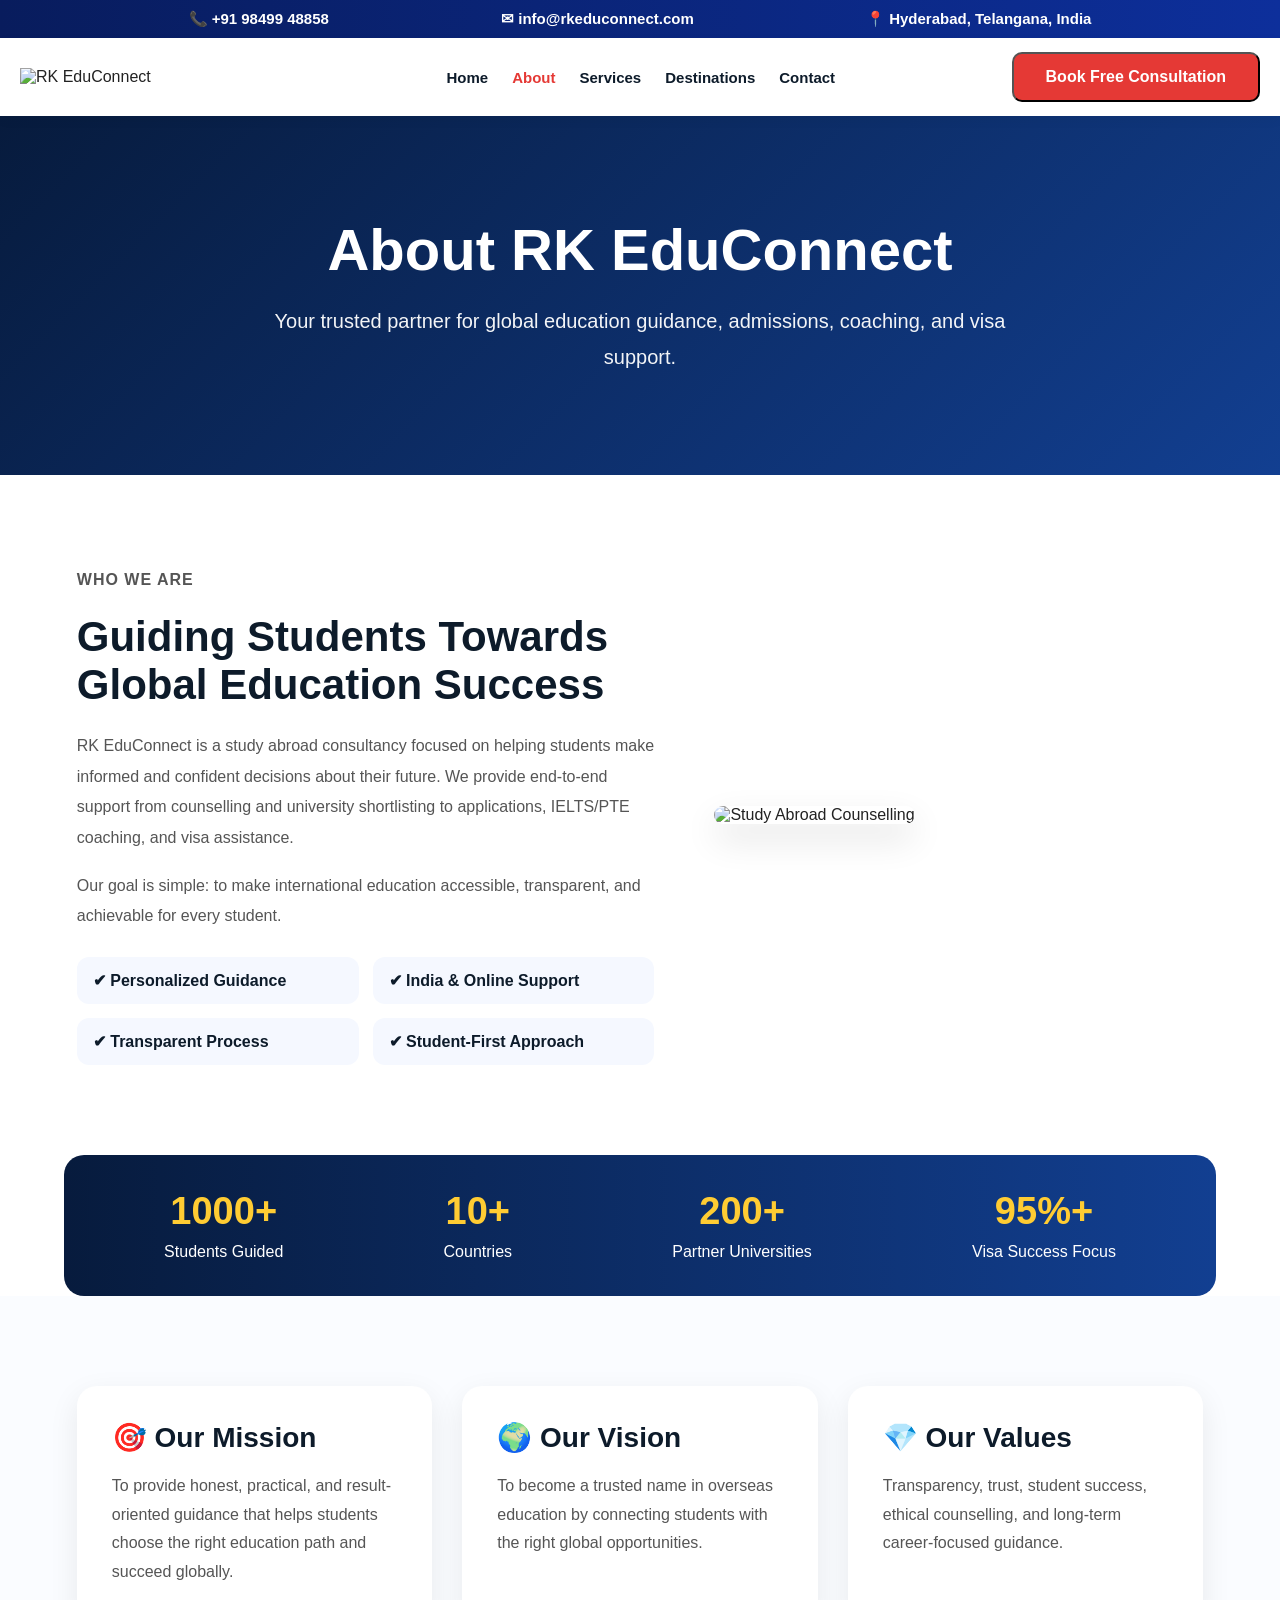
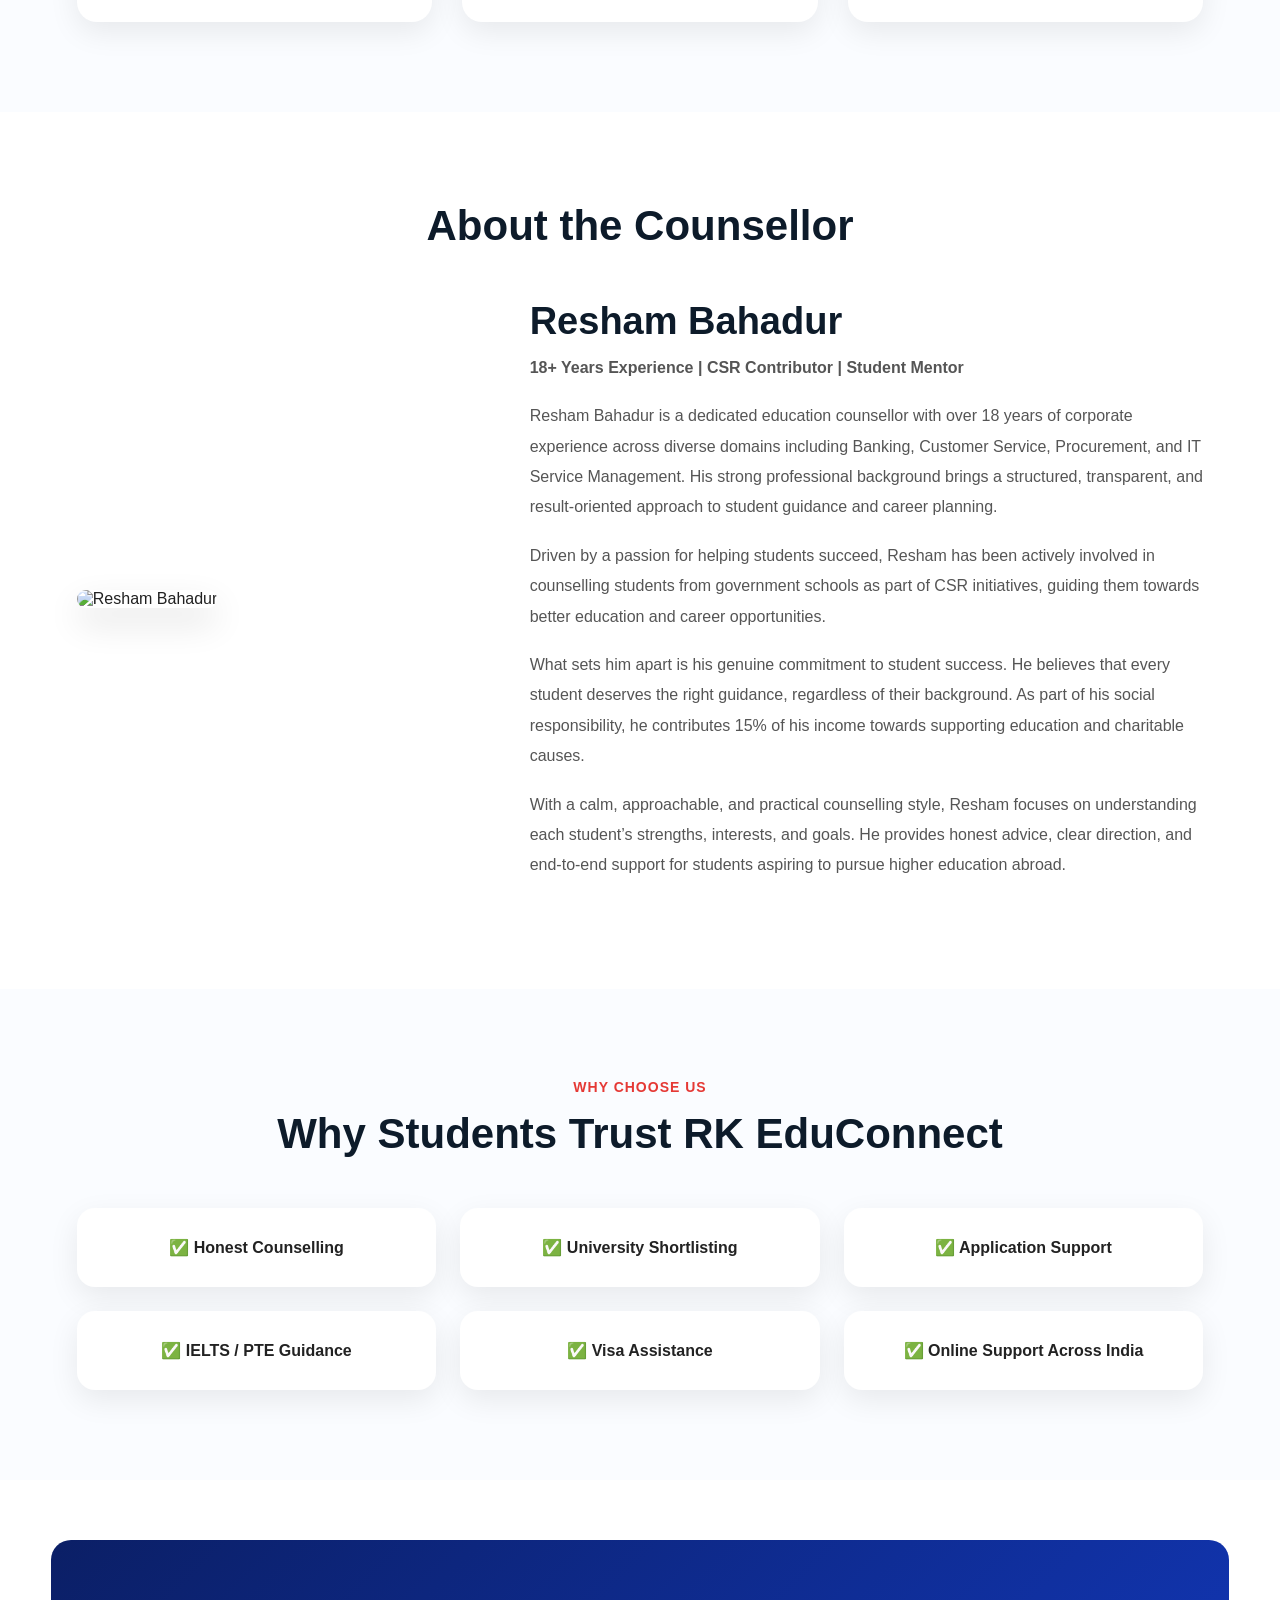
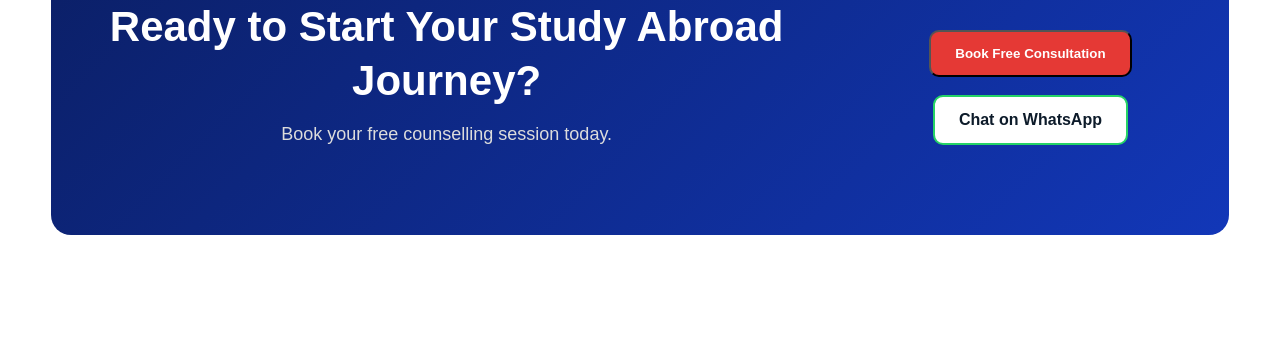
==== about.html @ 7be9eb1e "Add files via upload" ====
<!DOCTYPE html>
<html lang="en">
<head>
  <meta charset="UTF-8">
  <meta name="viewport" content="width=device-width, initial-scale=1.0">
  <title>About RK EduConnect</title>
  <link rel="stylesheet" href="style.css">
</head>
<body>

<div class="top-bar">
  <span>📞 +91 98499 48858</span>
  <span>✉ info@rkeduconnect.com</span>
  <span>📍 Hyderabad, Telangana, India</span>
</div>

<header class="navbar">
  <div class="logo">
    <img src="images/logo.jpeg" alt="RK EduConnect">
  </div>

  <nav class="menu">
    <a href="index.html">Home</a>
    <a href="about.html" class="active">About</a>
    <a href="#">Services</a>
    <a href="#">Destinations</a>
    <a href="#">Contact</a>
  </nav>

  <button class="cta-btn">Book Free Consultation</button>
</header>

<section class="about-hero">
  <h1>About RK EduConnect</h1>
  <p>Your trusted partner for global education guidance, admissions, coaching, and visa support.</p>
</section>

<section class="about-intro">
  <div class="about-intro-text">
    <p class="section-tag">WHO WE ARE</p>
    <h2>Guiding Students Towards Global Education Success</h2>
    <p>
      RK EduConnect is a study abroad consultancy focused on helping students make informed and confident decisions about their future. We provide end-to-end support from counselling and university shortlisting to applications, IELTS/PTE coaching, and visa assistance.
    </p>
    <p>
      Our goal is simple: to make international education accessible, transparent, and achievable for every student.
    </p>

    <div class="about-points">
      <span>✔ Personalized Guidance</span>
      <span>✔ India & Online Support</span>
      <span>✔ Transparent Process</span>
      <span>✔ Student-First Approach</span>
    </div>
  </div>

  <div class="about-intro-img">
    <img src="images/hero.jpg" alt="Study Abroad Counselling">
  </div>
</section>

<section class="about-stats">
  <div>
    <h2>1000+</h2>
    <p>Students Guided</p>
  </div>
  <div>
    <h2>10+</h2>
    <p>Countries</p>
  </div>
  <div>
    <h2>200+</h2>
    <p>Partner Universities</p>
  </div>
  <div>
    <h2>95%+</h2>
    <p>Visa Success Focus</p>
  </div>
</section>

<section class="mission-vision">
  <div class="mv-card">
    <h3>🎯 Our Mission</h3>
    <p>
      To provide honest, practical, and result-oriented guidance that helps students choose the right education path and succeed globally.
    </p>
  </div>

  <div class="mv-card">
    <h3>🌍 Our Vision</h3>
    <p>
      To become a trusted name in overseas education by connecting students with the right global opportunities.
    </p>
  </div>

  <div class="mv-card">
    <h3>💎 Our Values</h3>
    <p>
      Transparency, trust, student success, ethical counselling, and long-term career-focused guidance.
    </p>
  </div>
</section>

<section class="counsellor">
  <h2 class="section-title">About the Counsellor</h2>

  <div class="counsellor-content">
    <div class="counsellor-img">
      <img src="images/counsellor.jpeg" alt="Resham Bahadur">
    </div>

    <div class="counsellor-text">
      <h3>Resham Bahadur</h3>
      <p class="highlight">18+ Years Experience | CSR Contributor | Student Mentor</p>

      <p>
        Resham Bahadur is a dedicated education counsellor with over 18 years of corporate experience across diverse domains including Banking, Customer Service, Procurement, and IT Service Management. His strong professional background brings a structured, transparent, and result-oriented approach to student guidance and career planning.
      </p>

      <p>
        Driven by a passion for helping students succeed, Resham has been actively involved in counselling students from government schools as part of CSR initiatives, guiding them towards better education and career opportunities.
      </p>

      <p>
        What sets him apart is his genuine commitment to student success. He believes that every student deserves the right guidance, regardless of their background. As part of his social responsibility, he contributes 15% of his income towards supporting education and charitable causes.
      </p>

      <p>
        With a calm, approachable, and practical counselling style, Resham focuses on understanding each student’s strengths, interests, and goals. He provides honest advice, clear direction, and end-to-end support for students aspiring to pursue higher education abroad.
      </p>
    </div>
  </div>
</section>

<section class="why-about">
  <p class="section-tag">WHY CHOOSE US</p>
  <h2>Why Students Trust RK EduConnect</h2>

  <div class="why-grid">
    <div>✅ Honest Counselling</div>
    <div>✅ University Shortlisting</div>
    <div>✅ Application Support</div>
    <div>✅ IELTS / PTE Guidance</div>
    <div>✅ Visa Assistance</div>
    <div>✅ Online Support Across India</div>
  </div>
</section>

<section class="cta-section">
  <div class="cta-container">
    <div>
      <h2>Ready to Start Your Study Abroad Journey?</h2>
      <p>Book your free counselling session today.</p>
    </div>

    <div class="cta-buttons">
      <button class="cta-primary">Book Free Consultation</button>
      <a href="https://wa.me/919849948858" class="cta-whatsapp">Chat on WhatsApp</a>
    </div>
  </div>
</section>

<footer>
  <p>© 2026 RK EduConnect. All Rights Reserved.</p>
</footer>

</body>
</html>
---- style.css ----
*{
  margin:0;
  padding:0;
  box-sizing:border-box;
}

html{
  scroll-behavior:smooth;
}

body{
  font-family:Arial,sans-serif;
  background:#fff;
  color:#222;
}

a{
  text-decoration:none;
}
/* ===== TOP CONTACT BAR FIX ===== */

.top-bar{
    background: linear-gradient(90deg,#081c5d,#0d2f9b);
    color: #fff;
    padding: 10px 8%;
    display: flex;
    justify-content: space-around;
    align-items: center;
    font-size: 15px;
    font-weight: 600;
}

.top-bar i{
    color: #ff4d30;
    margin-right: 8px;
    font-size: 16px;
}
/* SOCIAL ICONS */

.social-icons{
    display:flex;
    gap:15px;
    align-items:center;
}

.social-icons a{
    width:45px;
    height:45px;
    
    color:#fff;
    border-radius:50%;
    display:flex;
    align-items:center;
    justify-content:center;
    text-decoration:none;
    font-size:20px;
    transition:0.3s;
}

.social-icons a:hover{
    background:#0d1b4c;
    transform:translateY(-4px);
}

/* ===== HEADER ===== */

header{
    width: 100%;
    background: #fff;
    box-shadow: 0 4px 12px rgba(0,0,0,0.04);
    position: sticky;
    top: 0;
    z-index: 999;
}

.navbar{
    width: 100%;
    max-width: 1500px;
    margin: auto;
    padding: 14px 20px;
    display: flex;
    align-items: center;
    justify-content: space-between;
}

/* ===== LOGO FIX ===== */

.logo img{
    width: 250px;      /* reduce size */
    height: auto;
    display: block;
}


.menu{
  display:flex;
  align-items:center;
  gap:24px;
}

.menu a,
.dropdown > a{
  color:#0d1b2a;
  font-weight:700;
  font-size:15px;
}

.menu a:hover,
.menu a.active,
.dropdown > a:hover{
  color:#e53935;
}

.cta-btn{
  background:#e53935;
  color:white;
  padding:13px 20px;
  border-radius:8px;
  font-weight:800;
}

.menu-toggle{
  display:none;
  font-size:30px;
  cursor:pointer;
}

/* =========================
   ABOUT PAGE CSS
========================= */

/* ABOUT HERO */
.about-hero{
  padding:100px 6%;
  text-align:center;
  background:linear-gradient(135deg,#071b3d,#123f91);
  color:white;
}

.about-hero h1{
  font-size:58px;
  margin-bottom:20px;
  font-weight:800;
}

.about-hero p{
  font-size:20px;
  max-width:760px;
  margin:auto;
  line-height:1.8;
  opacity:0.95;
}

/* ABOUT INTRO */
.about-intro{
  padding:90px 6%;
  display:flex;
  align-items:center;
  justify-content:space-between;
  gap:60px;
}

.about-intro-text{
  width:52%;
}

.about-intro-text h2{
  font-size:42px;
  color:#0d1b2a;
  margin-bottom:22px;
}

.about-intro-text p{
  color:#555;
  line-height:1.9;
  margin-bottom:18px;
  font-size:16px;
}

.about-points{
  display:grid;
  grid-template-columns:1fr 1fr;
  gap:14px;
  margin-top:25px;
}

.about-points span{
  background:#f5f8ff;
  padding:14px 16px;
  border-radius:12px;
  font-weight:700;
  color:#0d1b2a;
}

.about-intro-img{
  width:44%;
}

.about-intro-img img{
  width:100%;
  height:500px;
  object-fit:cover;
  border-radius:24px;
  box-shadow:0 15px 35px rgba(0,0,0,0.12);
}

/* ABOUT STATS */
.about-stats{
  width:90%;
  margin:auto;
  background:linear-gradient(90deg,#071b3d,#123f91);
  color:white;
  display:flex;
  justify-content:space-around;
  align-items:center;
  text-align:center;
  padding:35px 20px;
  border-radius:20px;
}

.about-stats h2{
  font-size:38px;
  color:#ffcc33;
  margin-bottom:10px;
}

/* MISSION VISION */
.mission-vision{
  padding:90px 6%;
  display:grid;
  grid-template-columns:repeat(3,1fr);
  gap:30px;
  background:#fafcff;
}

.mv-card{
  background:white;
  padding:35px;
  border-radius:20px;
  box-shadow:0 10px 30px rgba(0,0,0,0.08);
  transition:0.3s ease;
}

.mv-card:hover{
  transform:translateY(-8px);
}

.mv-card h3{
  font-size:28px;
  color:#0d1b2a;
  margin-bottom:18px;
}

.mv-card p{
  color:#555;
  line-height:1.8;
}

/* COUNSELLOR */
.counsellor{
  padding:90px 6%;
}

.section-title{
  text-align:center;
  font-size:42px;
  color:#0d1b2a;
  margin-bottom:60px;
}

.counsellor-content{
  display:flex;
  align-items:center;
  gap:60px;
}

.counsellor-img{
  width:35%;
}

.counsellor-img img{
  width:100%;
  border-radius:24px;
  box-shadow:0 15px 35px rgba(0,0,0,0.12);
}

.counsellor-text{
  width:60%;
}

.counsellor-text h3{
  font-size:38px;
  color:#0d1b2a;
  margin-bottom:10px;
}

.highlight{
  color:#e53935;
  font-weight:800;
  margin-bottom:20px;
  display:block;
}

.counsellor-text p{
  color:#555;
  line-height:1.9;
  margin-bottom:18px;
}

/* WHY CHOOSE */
.why-about{
  padding:90px 6%;
  background:#fafcff;
  text-align:center;
}

.why-about h2{
  font-size:42px;
  color:#0d1b2a;
  margin-bottom:50px;
}

.why-grid{
  display:grid;
  grid-template-columns:repeat(3,1fr);
  gap:24px;
}

.why-grid div{
  background:white;
  padding:30px;
  border-radius:18px;
  font-weight:800;
  box-shadow:0 10px 30px rgba(0,0,0,0.08);
  transition:0.3s ease;
}

.why-grid div:hover{
  transform:translateY(-6px);
}

/* CTA SECTION */
.cta-container{
  display:flex;
  align-items:center;
  justify-content:space-between;
  gap:30px;
}

.cta-buttons{
  display:flex;
  gap:16px;
}

.cta-primary{
  background:#e53935;
  color:white;
  padding:14px 24px;
  border-radius:10px;
  font-weight:800;
}

.cta-whatsapp{
  background:white;
  color:#0d1b2a;
  padding:14px 24px;
  border-radius:10px;
  border:2px solid #25D366;
  font-weight:800;
}

/* ABOUT FOOTER */
footer{
  background:#071b3d;
  color:white;
  text-align:center;
  padding:24px;
  margin-top:0;
}

/* =========================
   MOBILE RESPONSIVE
========================= */

@media(max-width:768px){

  .about-hero{
    padding:80px 20px;
  }

  .about-hero h1{
    font-size:40px;
  }

  .about-hero p{
    font-size:17px;
  }

  .about-intro,
  .counsellor-content,
  .cta-container{
    flex-direction:column;
    text-align:center;
  }

  .about-intro-text,
  .about-intro-img,
  .counsellor-img,
  .counsellor-text{
    width:100%;
  }

  .about-intro-text h2,
  .section-title,
  .why-about h2{
    font-size:34px;
  }

  .about-intro-img img{
    height:350px;
  }

  .mission-vision,
  .why-grid{
    grid-template-columns:1fr;
  }

  .about-stats{
    flex-direction:column;
    gap:25px;
  }

  .about-points{
    grid-template-columns:1fr;
  }

  .cta-buttons{
    flex-direction:column;
    width:100%;
  }

}
/* DROPDOWN */
.dropdown{
  position:relative;
}

.services-menu{
  display:none;
  position:absolute;
  top:42px;
  left:0;
  width:260px;
  background:white;
  border-radius:12px;
  box-shadow:0 12px 30px rgba(0,0,0,0.12);
  padding:10px 0;
}

.services-menu a{
  display:block;
  padding:12px 18px;
  color:#0d1b2a;
}

.services-menu a:hover{
  background:#f5f7fa;
  color:#e53935;
}

.mega-menu{
  display:none;
  position:absolute;
  top:42px;
  left:-150px;
  width:620px;
  background:white;
  border-radius:14px;
  box-shadow:0 12px 35px rgba(0,0,0,0.14);
  padding:25px;
  grid-template-columns:repeat(3,1fr);
  gap:30px;
}

.mega-menu h4{
  color:#e53935;
  margin-bottom:12px;
}

.mega-menu a{
  display:block;
  margin-bottom:10px;
  color:#0d1b2a;
}

.services-dropdown.active .services-menu{
  display:block;
}

.destination-dropdown.active .mega-menu{
  display:grid;
}

/* HERO */
.hero{
  display:flex;
  justify-content:space-between;
  align-items:center;
  padding:70px 6%;
  background:linear-gradient(135deg,#ffffff,#f4f8ff);
  gap:45px;
}

.hero-left{
  width:52%;
}

.section-tag{
  color:#e53935;
  font-weight:900;
  letter-spacing:1px;
  font-size:14px;
  margin-bottom:15px;
}

.hero h1{
  font-size:58px;
  line-height:1.1;
  color:#0d1b2a;
  margin-bottom:20px;
}

.hero-desc{
  font-size:18px;
  line-height:1.8;
  color:#555;
}

.hero-features{
  display:flex;
  gap:18px;
  flex-wrap:wrap;
  margin:30px 0;
  font-weight:700;
}

.hero-buttons{
  display:flex;
  gap:15px;
}

.primary-btn,
.secondary-btn{
  padding:14px 24px;
  border-radius:10px;
  font-weight:800;
  display:inline-block;
}

.primary-btn{
  background:#e53935;
  color:white;
}

.secondary-btn{
  background:white;
  color:#0d1b2a;
  border:2px solid #25D366;
}

.hero-right{
  width:44%;
  position:relative;
}

.hero-right img{
  width:100%;
  height:450px;
  object-fit:cover;
  border-radius:24px;
  box-shadow:0 15px 35px rgba(0,0,0,0.12);
}

.float-card{
  position:absolute;
  background:white;
  padding:14px 18px;
  border-radius:14px;
  box-shadow:0 12px 30px rgba(0,0,0,0.15);
  font-weight:800;
}

.float-card small{
  color:#777;
}

.top-card{
  top:30px;
  right:-20px;
}

.bottom-card{
  bottom:30px;
  left:-20px;
}

/* STATS */
.stats-bar{
  width:90%;
  margin:-20px auto 40px;
  background:linear-gradient(90deg,#071b3d,#123f91);
  color:white;
  display:flex;
  justify-content:space-around;
  align-items:center;
  text-align:center;
  padding:30px 20px;
  border-radius:18px;
}

.stats-bar h2{
  color:#ffcc33;
  font-size:38px;
  margin-bottom:8px;
}

/* COMMON */
.services,
.destinations,
.process,
.testimonials,
.consultation-section{
  padding:70px 6%;
  text-align:center;
}

.services h2,
.destinations h2,
.process h2,
.testimonials h2{
  font-size:42px;
  color:#0d1b2a;
  margin-bottom:40px;
}

/* SERVICES */
.services{
  padding-top:40px;
  background:#fafcff;
}

.service-grid{
  display:grid;
  grid-template-columns:repeat(3,1fr);
  gap:25px;
}

.service-card{
  background:white;
  padding:30px;
  border-radius:18px;
  box-shadow:0 10px 30px rgba(0,0,0,0.08);
  transition:0.3s ease;
}

.service-card:hover{
  transform:translateY(-8px);
}

.icon{
  width:70px;
  height:70px;
  margin:0 auto 20px;
  border-radius:50%;
  display:flex;
  align-items:center;
  justify-content:center;
  color:white;
  font-size:28px;
}

.red{
  background:#e53935;
}

.blue{
  background:#1e88e5;
}

.green{
  background:#16a05d;
}

.purple{
  background:#8e24aa;
}

.service-card h3{
  margin-bottom:15px;
  color:#0d1b2a;
}

.service-card p{
  line-height:1.8;
  color:#555;
}

/* DESTINATIONS */
.destination-grid{
  display:grid;
  grid-template-columns:repeat(3,1fr);
  gap:26px;
}

.destination-card{
  background:white;
  border-radius:20px;
  overflow:hidden;
  text-align:left;
  box-shadow:0 10px 30px rgba(0,0,0,0.08);
  transition:0.3s ease;
}

.destination-card:hover{
  transform:translateY(-8px);
}

.destination-img{
  width:100%;
  height:220px;
  object-fit:cover;
}

.country-top{
  display:flex;
  align-items:center;
  gap:12px;
  padding:20px 20px 0;
}

.flag{
  font-size: 34px;
  line-height: 1;
}
.country-top span{
  font-size:36px;
}
.country-top h3{
  font-size:24px;
  color:#0d1b2a;
}

.destination-card p{
  padding:15px 20px;
  color:#555;
  line-height:1.8;
}

.points{
  display:flex;
  flex-direction:column;
  gap:8px;
  padding:0 20px 20px;
  font-weight:700;
}

.explore-btn{
  display:inline-block;
  margin:0 20px 25px;
  background:#e53935;
  color:white;
  padding:11px 18px;
  border-radius:8px;
  font-weight:800;
}
/* STUDY IN INDIA */

.study-india{
    padding:40px 8%;
    background:#f8f9fc;
}

.section-title{
    text-align:center;
    margin-bottom:20px;
}

.section-title span{
    color:#e63946;
    font-weight:700;
    letter-spacing:2px;
    font-size:14px;
}

.section-title h2{
    font-size:48px;
    color:#0b1c39;
    margin:15px 0;
    font-weight:800;
}

.section-title p{
    color:#666;
    max-width:700px;
    margin-top:10px;
    line-height:1.5;
}

.india-grid{
    display:grid;
    grid-template-columns:repeat(auto-fit,minmax(320px,1fr));
    gap:18px;
}

.india-card{
    background:#fff;
    border-radius:20px;
    overflow:hidden;
    box-shadow:0 10px 30px rgba(0,0,0,0.08);
    transition:0.4s;
}

.india-card:hover{
    transform:translateY(-10px);
}

.india-card img{
    width:100%;
    height:230px;
    object-fit:cover;
}

.india-content{
    padding:25px;
}

.india-content h3{
    font-size:28px;
    color:#0b1c39;
    margin-bottom:15px;
}

.india-content p{
    color:#666;
    line-height:1.7;
    margin-bottom:20px;
}

.india-content ul{
    list-style:none;
    padding:0;
    margin-bottom:25px;
}

.india-content ul li{
    margin-bottom:12px;
    color:#222;
    font-weight:500;
}

.india-btn{
    display:inline-block;
    background:#e63946;
    color:#fff;
    padding:14px 28px;
    border-radius:10px;
    text-decoration:none;
    font-weight:600;
    transition:0.3s;
}

.india-btn:hover{
    background:#0b1c39;
}
/* ONLINE INDIA ADMISSIONS */

.india-admissions{
    padding:80px 8%;
    background:#f8f9fc;
}

.section-title{
    text-align:center;
    margin-bottom:50px;
}

.section-title span{
    color:#ff5a3c;
    font-size:14px;
    font-weight:700;
    letter-spacing:2px;
}

.section-title h2{
    font-size:48px;
    color:#0d1b4c;
    margin:15px 0;
    font-weight:800;
}

.section-title p{
    max-width:750px;
    margin:auto;
    color:#555;
    font-size:18px;
    line-height:1.8;
}

/* COURSE GRID */

.course-grid{
    display:grid;
    grid-template-columns:repeat(auto-fit,minmax(240px,1fr));
    gap:25px;
}

/* COURSE CARD */

.course-card{
    background:#fff;
    border-radius:20px;
    padding:25px;
    display:flex;
    align-items:center;
    gap:18px;
    box-shadow:0 5px 20px rgba(0,0,0,0.08);
    transition:0.3s;
    cursor:pointer;
}

.course-card:hover{
    transform:translateY(-6px);
    box-shadow:0 12px 30px rgba(0,0,0,0.12);
}

.course-card img{
    width:50px;
    height:50px;
}

.course-card h3{
    font-size:22px;
    color:#111;
    margin:0;
    font-weight:700;
}

/* MOBILE */

@media(max-width:768px){

    .section-title h2{
        font-size:34px;
    }

    .section-title p{
        font-size:16px;
    }

}
/* PROCESS */
.process-container{
  display:flex;
  align-items:center;
  justify-content:center;
  gap:20px;
  flex-wrap:wrap;
}

.step{
  width:250px;
  background:white;
  padding:35px 25px;
  border-radius:20px;
  box-shadow:0 10px 30px rgba(0,0,0,0.08);
}

.process-icon{
  width:75px;
  height:75px;
  margin:0 auto 18px;
  border-radius:50%;
  display:flex;
  align-items:center;
  justify-content:center;
  color:white;
  font-size:30px;
}

.step span{
  width:35px;
  height:35px;
  background:#f4f4f4;
  border-radius:50%;
  margin:0 auto 18px;
  display:flex;
  align-items:center;
  justify-content:center;
  font-weight:800;
}

.step h3{
  margin-bottom:15px;
}

.step p{
  color:#666;
  line-height:1.7;
}

.arrow{
  font-size:34px;
  color:#c5c5c5;
}
/* ===== CTA SECTION SMALL & PROFESSIONAL ===== */

.cta-section{
    background: linear-gradient(135deg,#0b1f66,#1237b8);
    padding: 60px 20px;
    text-align: center;
    border-radius: 20px;
    margin: 60px auto;
    width: 92%;
    max-width: 1200px;
}

.cta-section h2{
    font-size: 42px;
    color: #fff;
    margin-bottom: 15px;
    font-weight: 800;
    line-height: 1.3;
}

.cta-section p{
    color: #dcdcdc;
    font-size: 18px;
    margin-bottom: 30px;
}

.cta-buttons{
    display: flex;
    justify-content: center;
    align-items: center;
    gap: 18px;
    flex-wrap: wrap;
}

.cta-btn{
    padding: 14px 32px;
    border-radius: 10px;
    font-size: 16px;
    font-weight: 700;
    text-decoration: none;
    transition: 0.3s ease;
}

.cta-btn.primary{
    background: #ff5a3c;
    color: white;
}

.cta-btn.primary:hover{
    background: #e0482d;
    transform: translateY(-3px);
}

.cta-btn.whatsapp{
    background: white;
    color: #111;
    border: 2px solid #25D366;
}

.cta-btn.whatsapp:hover{
    background: #25D366;
    color: white;
    transform: translateY(-3px);
}

/* ===== FOOTER ===== */

.footer{
    background: #fff;
    padding: 50px 8%;
    display: grid;
    grid-template-columns: repeat(auto-fit,minmax(220px,1fr));
    gap: 40px;
    border-top: 1px solid #eee;
}

.footer-logo{
    width: 180px;
    margin-bottom: 15px;
}

.footer h4{
    font-size: 20px;
    margin-bottom: 18px;
    color: #111;
}

.footer p,
.footer a{
    color: #666;
    text-decoration: none;
    font-size: 15px;
    line-height: 2;
}

.footer a:hover{
    color: #ff5a3c;
}

.footer-bottom{
    text-align: center;
    padding: 18px;
    background: #f8f8f8;
    font-size: 14px;
    color: #555;
}


/* ===== MOBILE ===== */

@media(max-width:768px){

    .cta-section{
        padding: 45px 20px;
    }

    .cta-section h2{
        font-size: 28px;
    }

    .cta-section p{
        font-size: 15px;
    }

    .cta-btn{
        width: 100%;
        max-width: 280px;
    }

    .footer{
        text-align: center;
    }
}
/* FOOTER */
footer{
  padding:50px 6% 0;
  background:white;
}

.footer-grid{
  display:grid;
  grid-template-columns:2fr 1fr 1fr 1.2fr;
  gap:45px;
}

.footer-grid img{
  width:240px;
  margin-bottom:18px;
}

.footer-grid h4{
  margin-bottom:16px;
  color:#0d1b2a;
}

.footer-grid p,
.footer-grid a{
  display:block;
  margin-bottom:10px;
  color:#555;
  line-height:1.6;
}

.footer-bottom{
    background:#071b3d;
    color:white;
    padding:18px 30px;
    margin:30px -6% 0;

    display:flex;
    align-items:center;
    justify-content:space-between;
    flex-wrap:wrap;
}

/* SOCIAL ICONS RIGHT SIDE */
.footer-bottom .social-icons{
    display:flex;
    align-items:center;
    gap:18px;
    margin-left:auto;
}

.footer-bottom .social-icons a{
    width:42px;
    height:42px;
    border-radius:50%;
    display:flex;
    align-items:center;
    justify-content:center;
    color:#fff;
    font-size:20px;
    transition:0.3s ease;
}

.footer-bottom .social-icons a:hover{
    background:#ffffff15;
    transform:translateY(-4px);
}
/* SOCIAL ICONS */

.social-icons{
    display:flex;
    gap:20px;
    align-items:right;
}

.social-icons a{
    width:45px;
    height:45px;
    color:#fff;
    border-radius:50%;
    display:flex;
    align-items:center;
    justify-content:center;
    text-decoration:none;
    font-size:20px;
    transition:0.3s;
}

.social-icons a:hover{
    background:#f5f5f8;
    transform:translateY(-4px);
}


/* WHATSAPP */
.whatsapp-floating{
  position:fixed;
  right:20px;
  bottom:70px;
  width:60px;
  height:60px;
  border-radius:50%;
  background:#25D366;
  color:white;
  display:flex;
  align-items:center;
  justify-content:center;
  font-size:30px;
  z-index:99999;
}

/* MOBILE */
@media(max-width:768px){

  .top-bar{
    flex-direction:column;
    gap:6px;
  }

  .navbar{
    height:auto;
    padding:15px 20px;
  }

  .logo{
    width:220px;
  }

  .menu{
    display:none;
    flex-direction:column;
    position:absolute;
    top:90px;
    right:20px;
    background:white;
    padding:20px;
    border-radius:14px;
    box-shadow:0 12px 30px rgba(0,0,0,0.15);
    align-items:flex-start;
  }

  .menu.show{
    display:flex;
  }

  .menu-toggle{
    display:block;
  }

  .cta-btn{
    display:none;
  }

  .mega-menu,
  .services-menu{
    position:static;
    width:100%;
    box-shadow:none;
    margin-top:10px;
  }

  .destination-dropdown.active .mega-menu{
    display:block;
  }

  .hero,
  .consultation-container{
    flex-direction:column;
    text-align:center;
  }

  .hero-left,
  .hero-right,
  .consultation-left,
  .consultation-form{
    width:100%;
  }

  .hero h1{
    font-size:38px;
  }

  .hero-buttons,
  .hero-features{
    flex-direction:column;
  }

  .float-card{
    display:none;
  }

  .stats-bar{
    flex-direction:column;
    gap:20px;
  }

  .service-grid,
  .destination-grid,
  .testimonial-grid,
  .footer-grid{
    grid-template-columns:1fr;
  }

  .consultation-points{
    grid-template-columns:1fr;
  }

  .process-container{
    flex-direction:column;
  }

  .arrow{
    transform:rotate(90deg);
  }

}
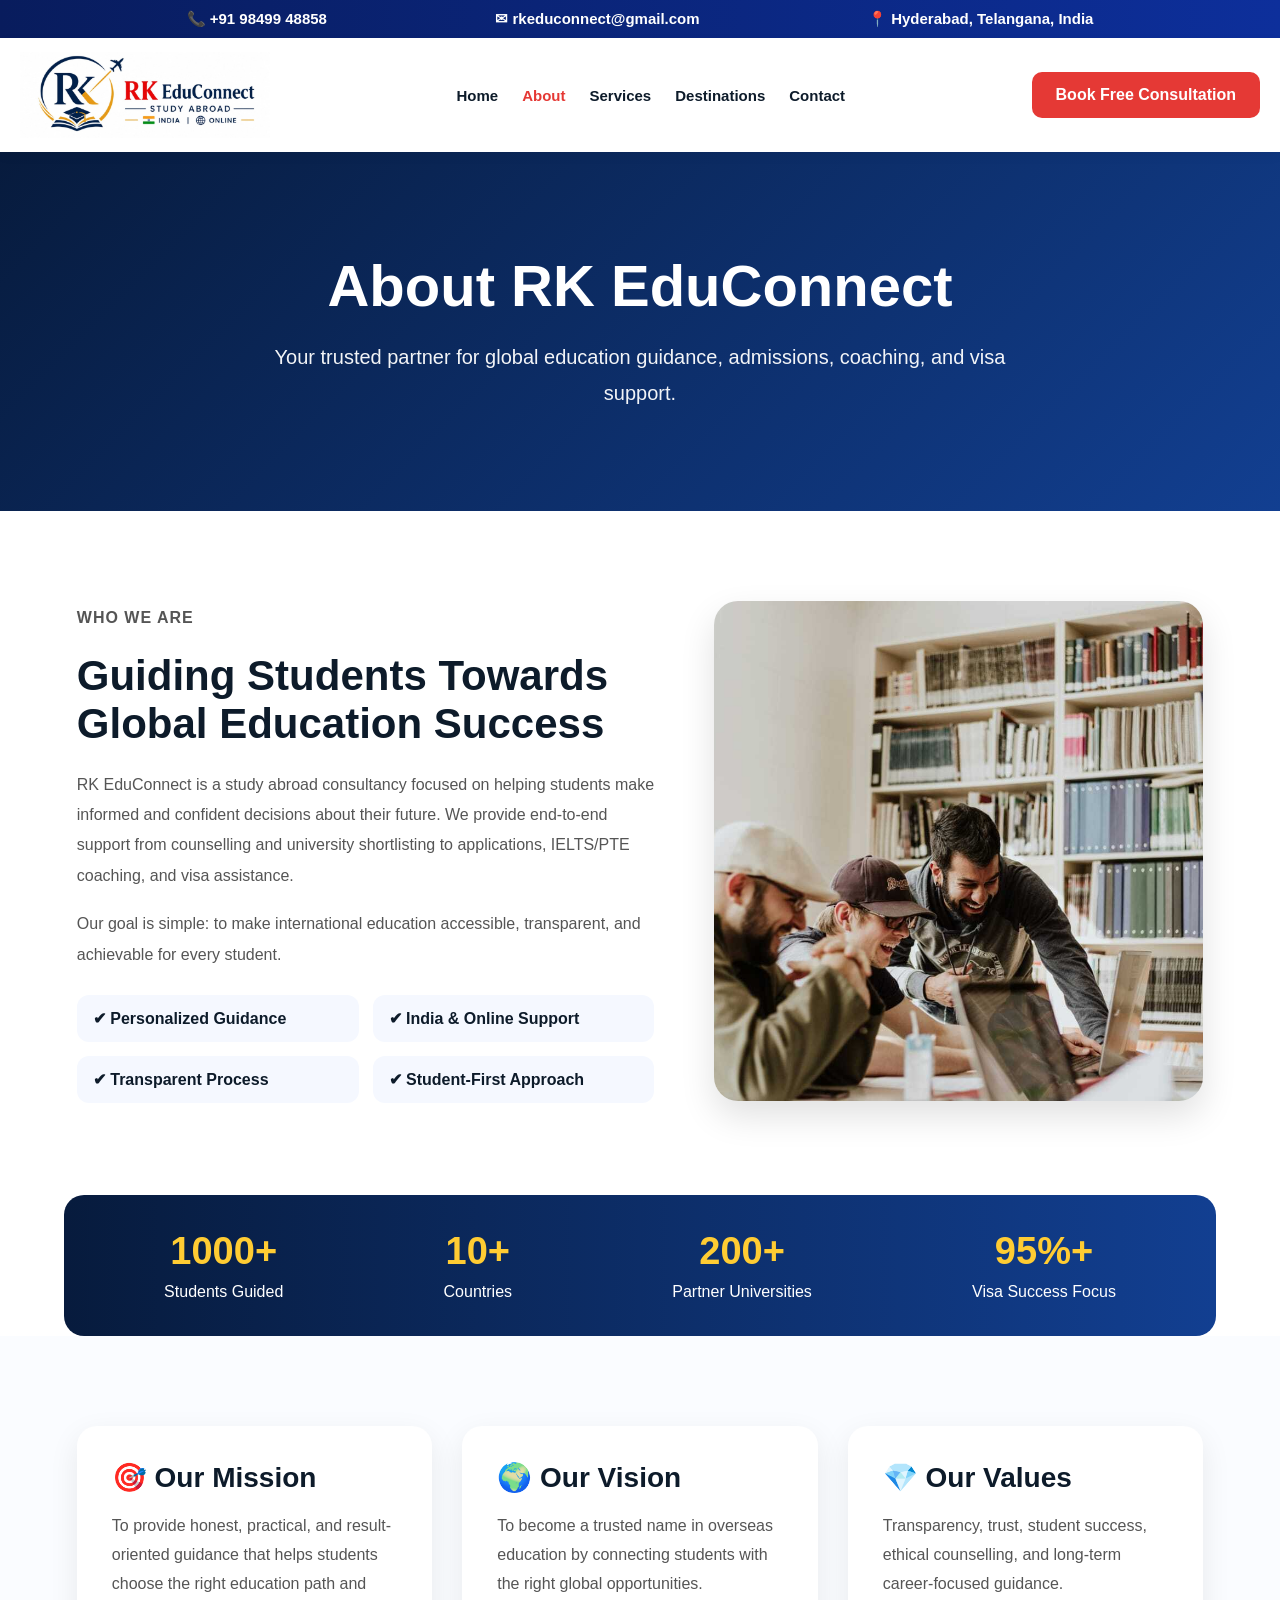
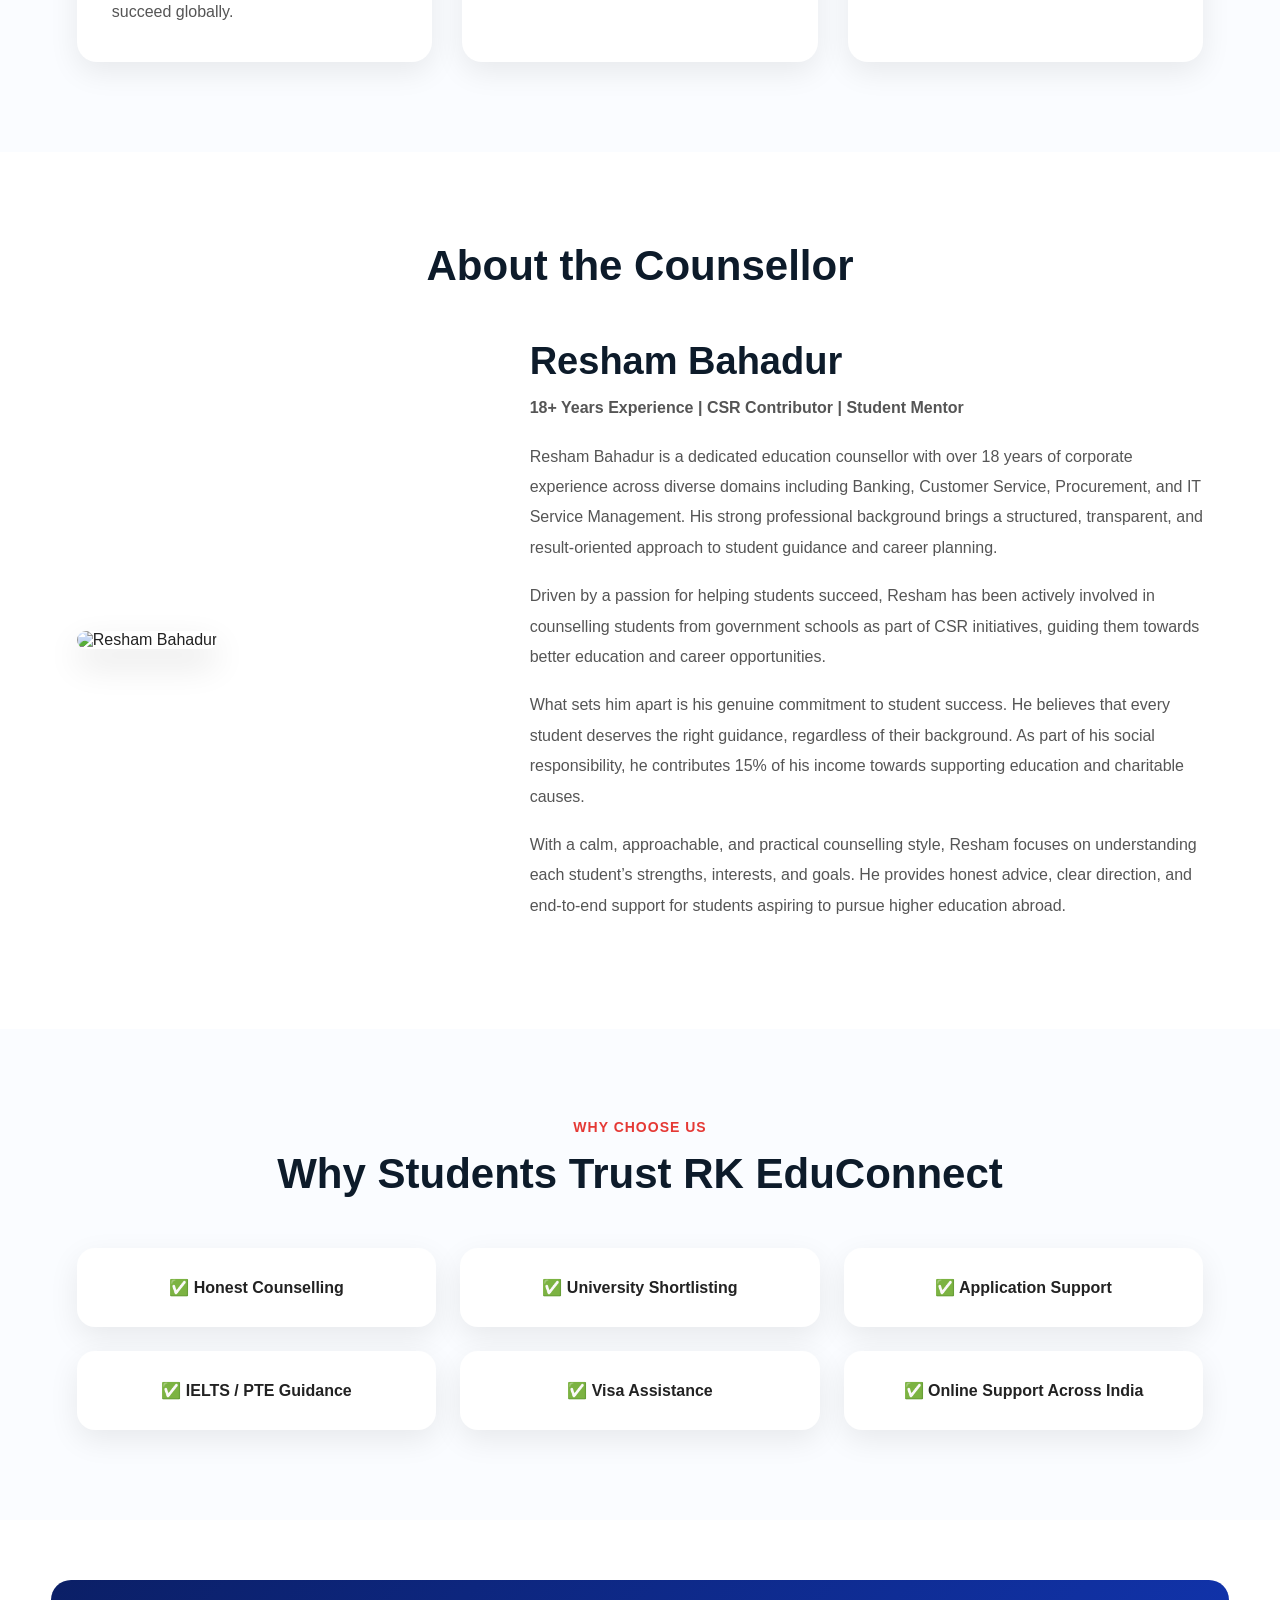
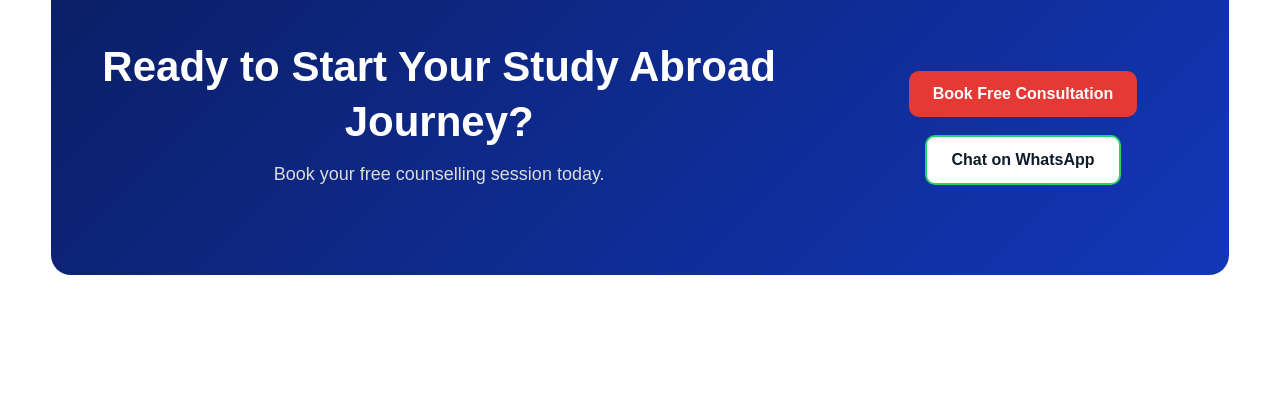
==== commit f096411f: "Update about.html" ====
--- a/about.html
+++ b/about.html
@@ -10,7 +10,7 @@
 
 <div class="top-bar">
   <span>📞 +91 98499 48858</span>
-  <span>✉ info@rkeduconnect.com</span>
+  <span>✉ rkeduconnect@gmail.com</span>
   <span>📍 Hyderabad, Telangana, India</span>
 </div>
 
@@ -25,9 +25,9 @@
     <a href="#">Services</a>
     <a href="#">Destinations</a>
     <a href="#">Contact</a>
-  </nav>
-
-  <button class="cta-btn">Book Free Consultation</button>
+  </nav><a href="https://rkeduconnect.edumilestones.com/login/global-admissions/" class="primary-btn">
+        Book Free Consultation
+      </a>
 </header>
 
 <section class="about-hero">
@@ -154,7 +154,9 @@
     </div>
 
     <div class="cta-buttons">
-      <button class="cta-primary">Book Free Consultation</button>
+     <a href="https://rkeduconnect.edumilestones.com/login/global-admissions/" class="primary-btn">
+        Book Free Consultation
+      </a>
       <a href="https://wa.me/919849948858" class="cta-whatsapp">Chat on WhatsApp</a>
     </div>
   </div>
@@ -165,4 +167,4 @@
 </footer>
 
 </body>
-</html>+</html>
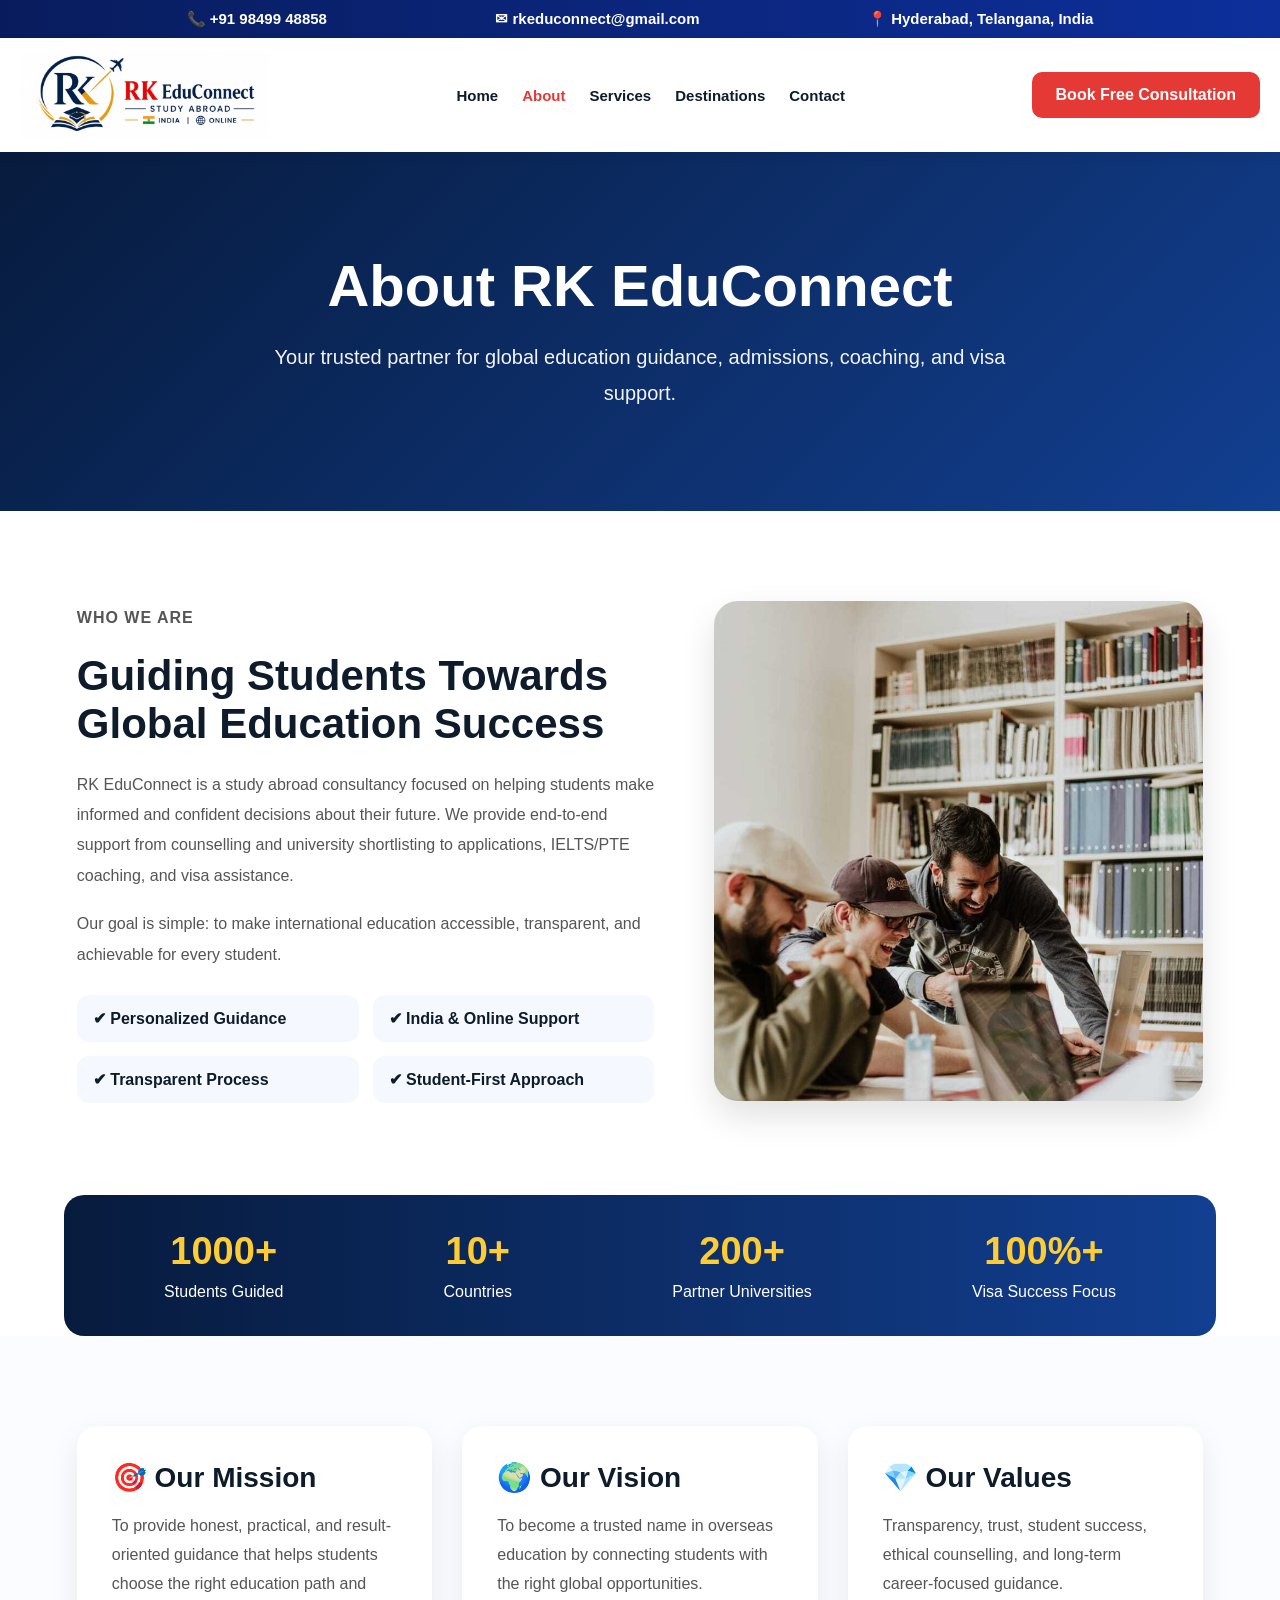
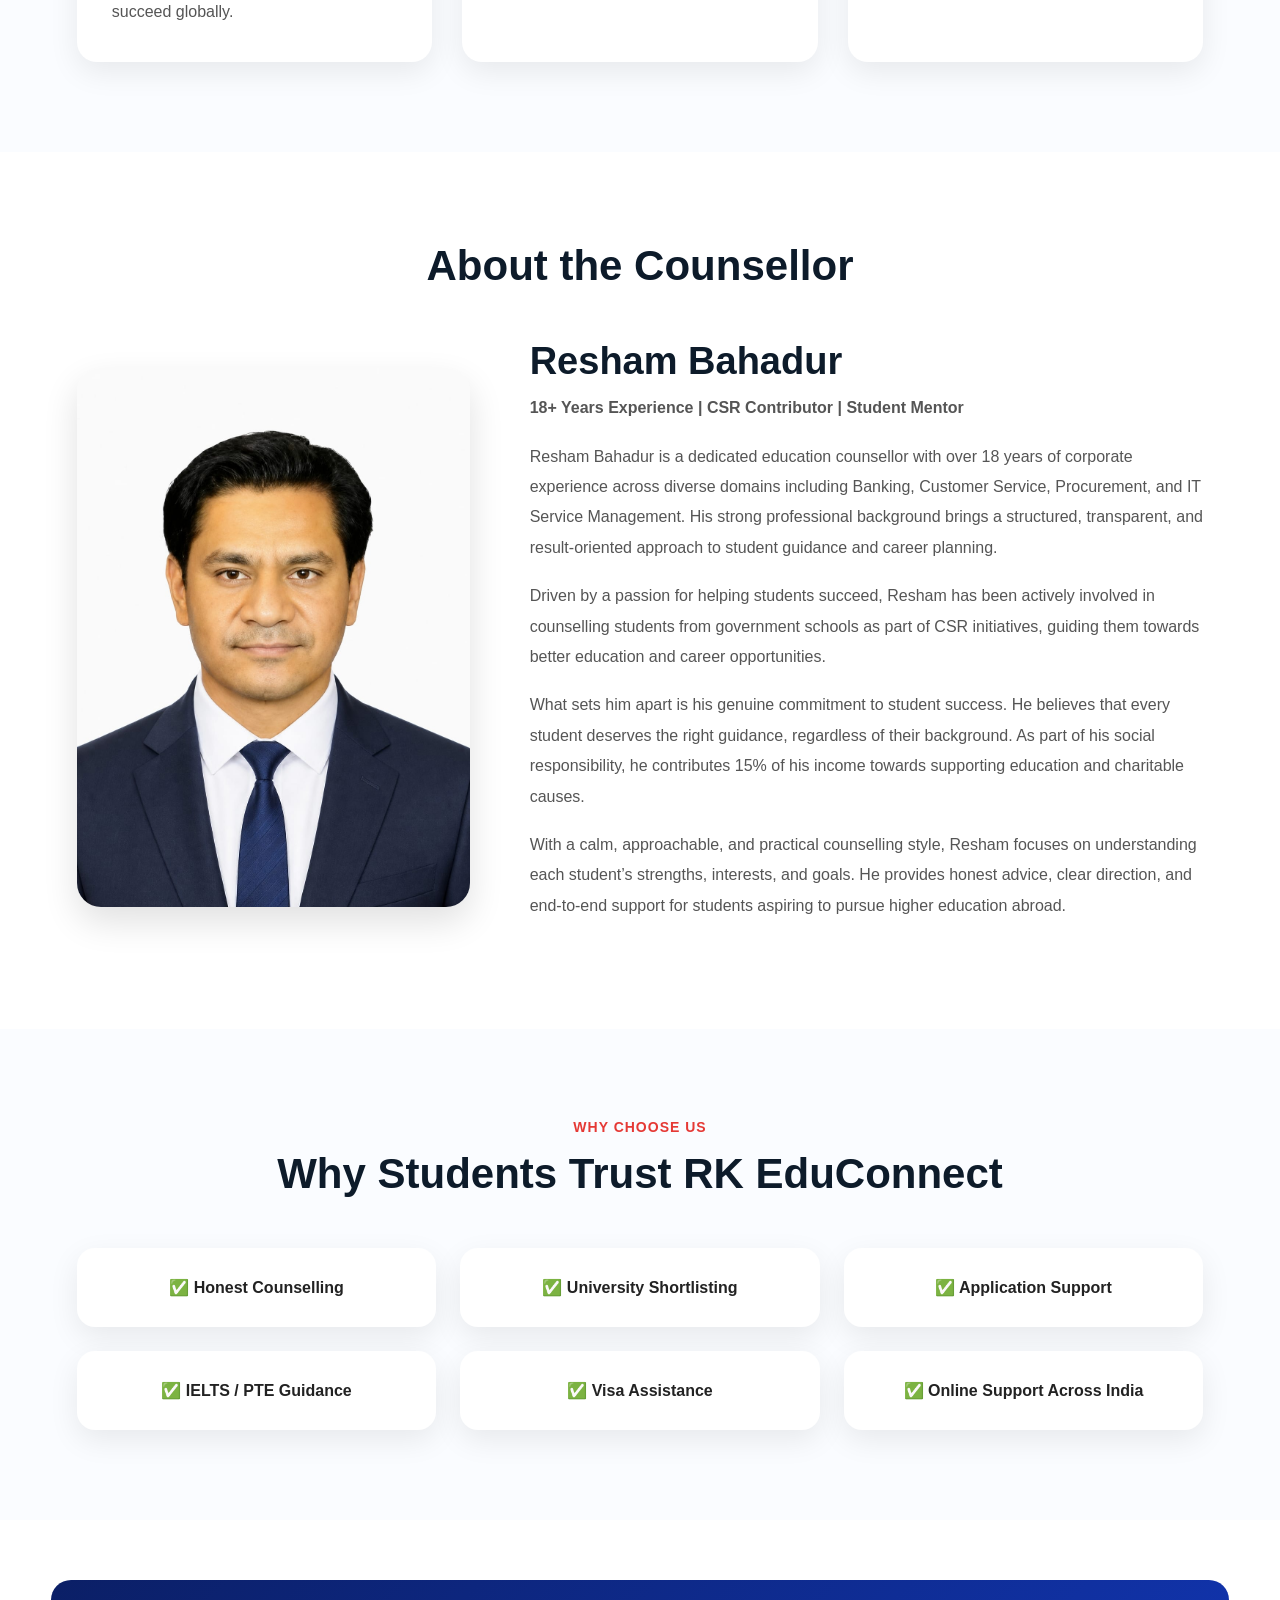
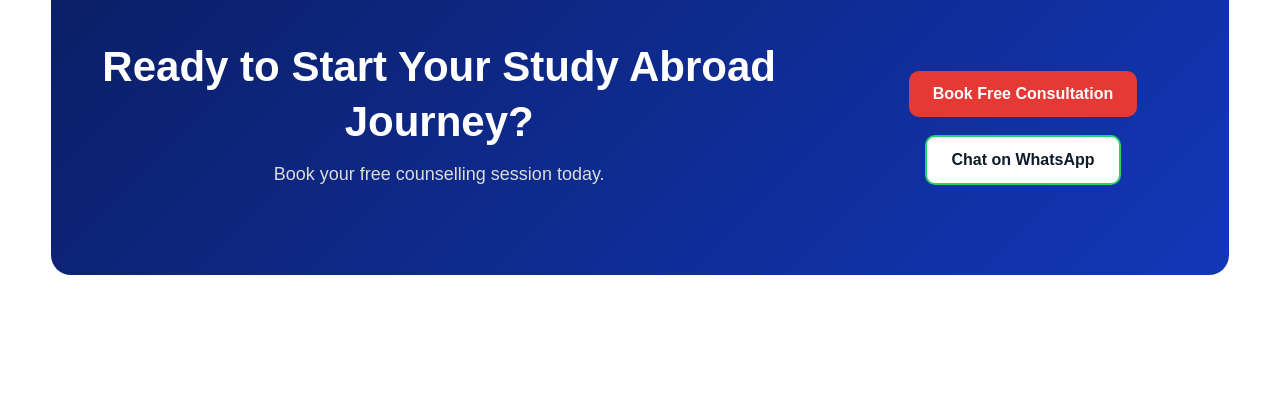
==== commit 99e5675d: "Fix HTML formatting and update content" ====
--- a/about.html
+++ b/about.html
@@ -73,7 +73,7 @@
     <p>Partner Universities</p>
   </div>
   <div>
-    <h2>95%+</h2>
+    <h2>100%+</h2>
     <p>Visa Success Focus</p>
   </div>
 </section>
@@ -106,7 +106,7 @@
 
   <div class="counsellor-content">
     <div class="counsellor-img">
-      <img src="images/counsellor.jpeg" alt="Resham Bahadur">
+      <img src="images/Counsellor.jpeg" alt="Resham Bahadur">
     </div>
 
     <div class="counsellor-text">
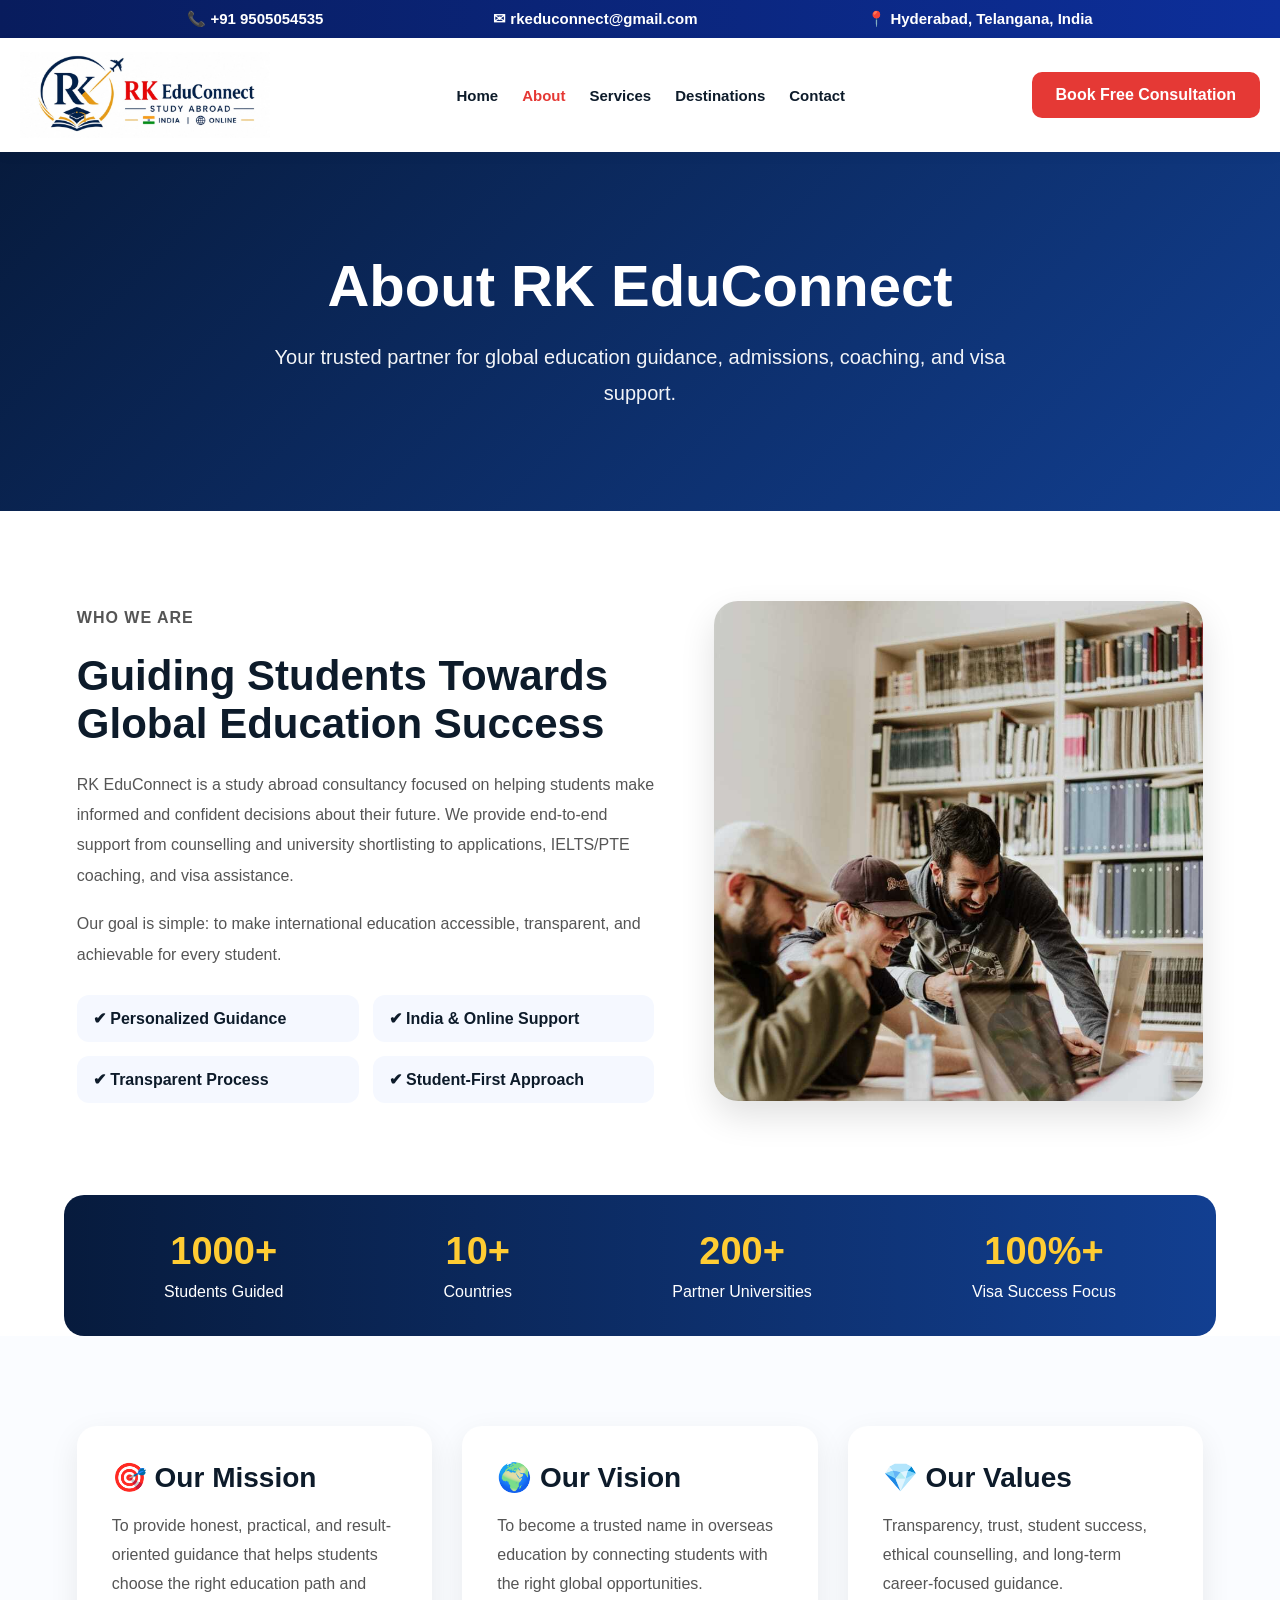
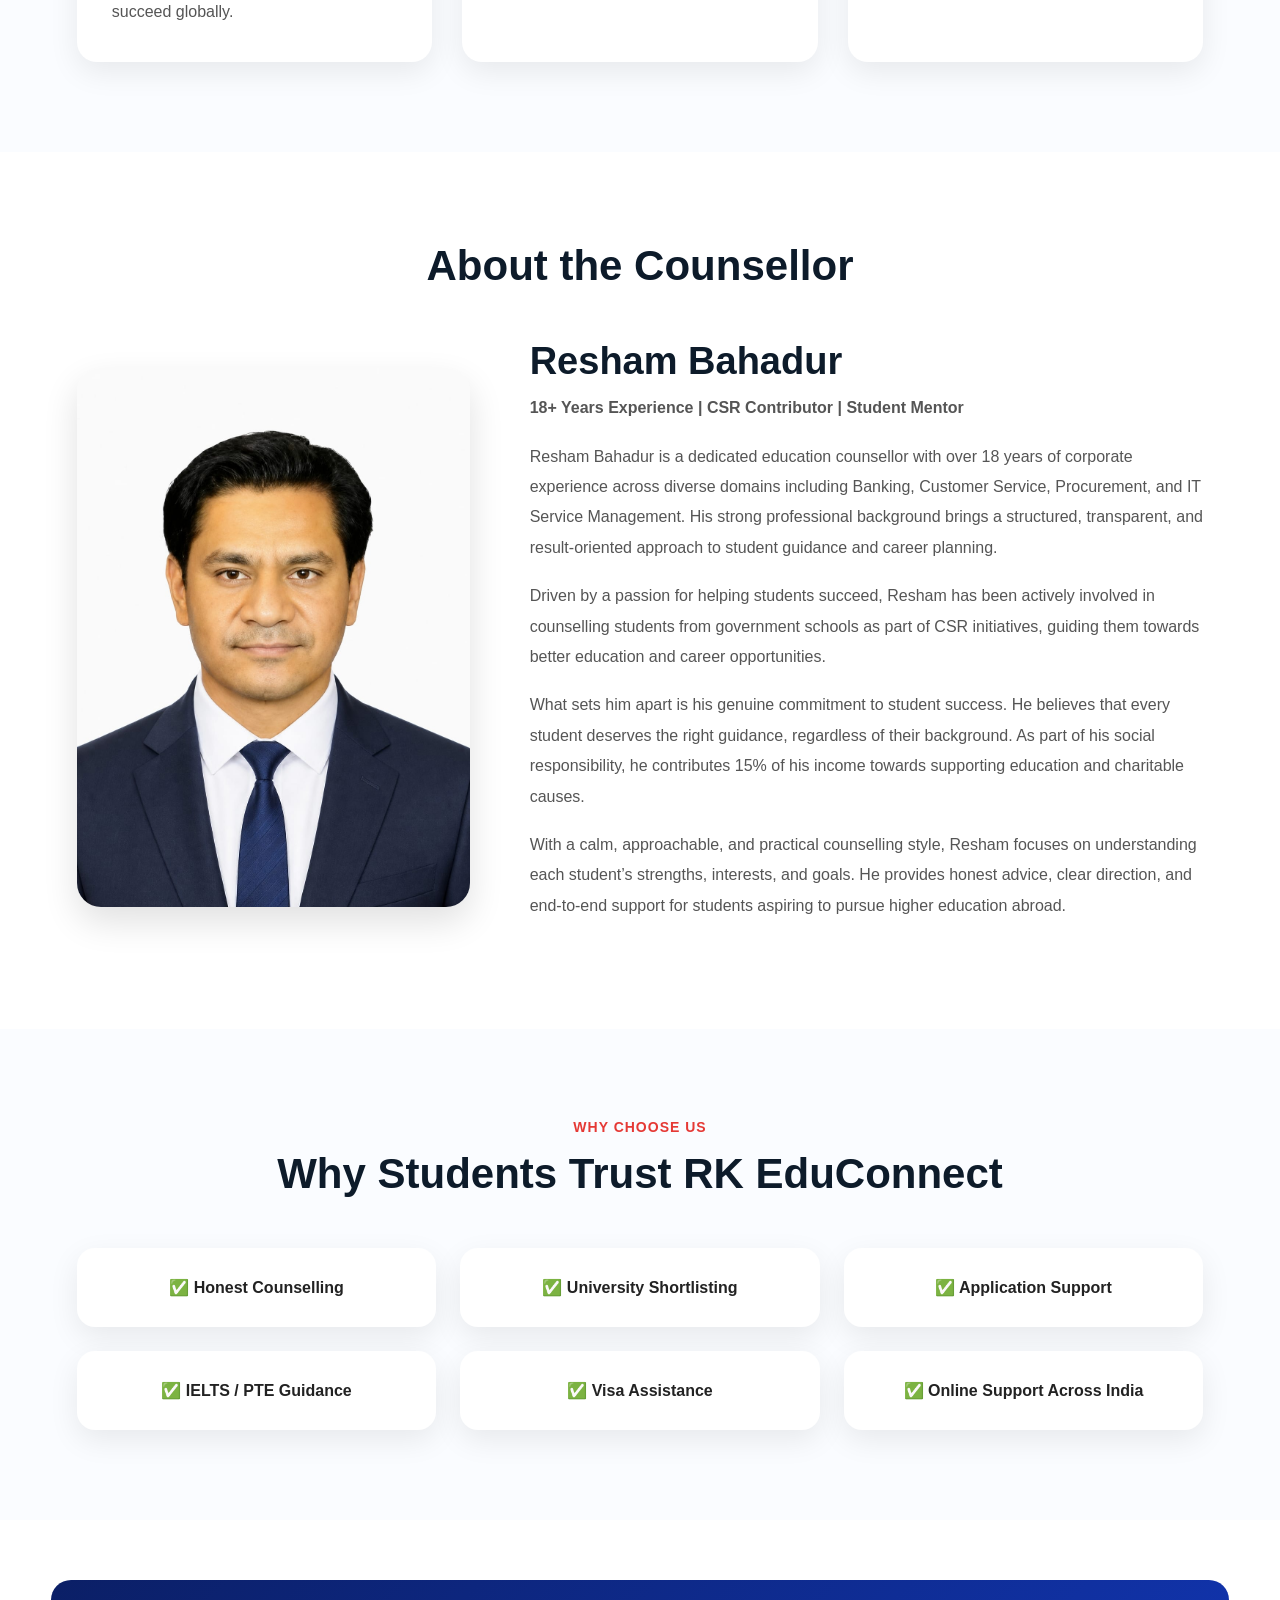
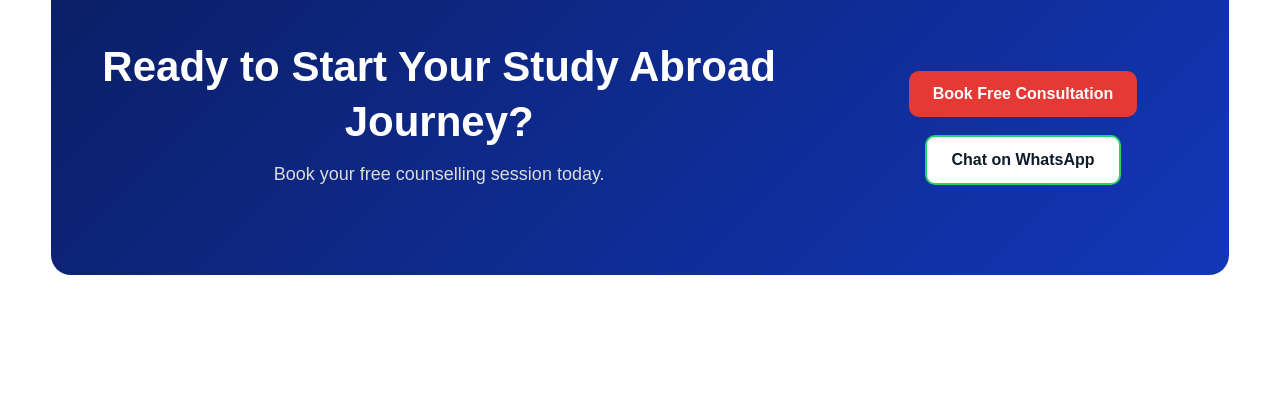
==== commit 8843956f: "Revise contact details and enhance about section Updated contact information and improved content fo" ====
--- a/about.html
+++ b/about.html
@@ -9,7 +9,7 @@
 <body>
 
 <div class="top-bar">
-  <span>📞 +91 98499 48858</span>
+  <span>📞 +91 9505054535</span>
   <span>✉ rkeduconnect@gmail.com</span>
   <span>📍 Hyderabad, Telangana, India</span>
 </div>
